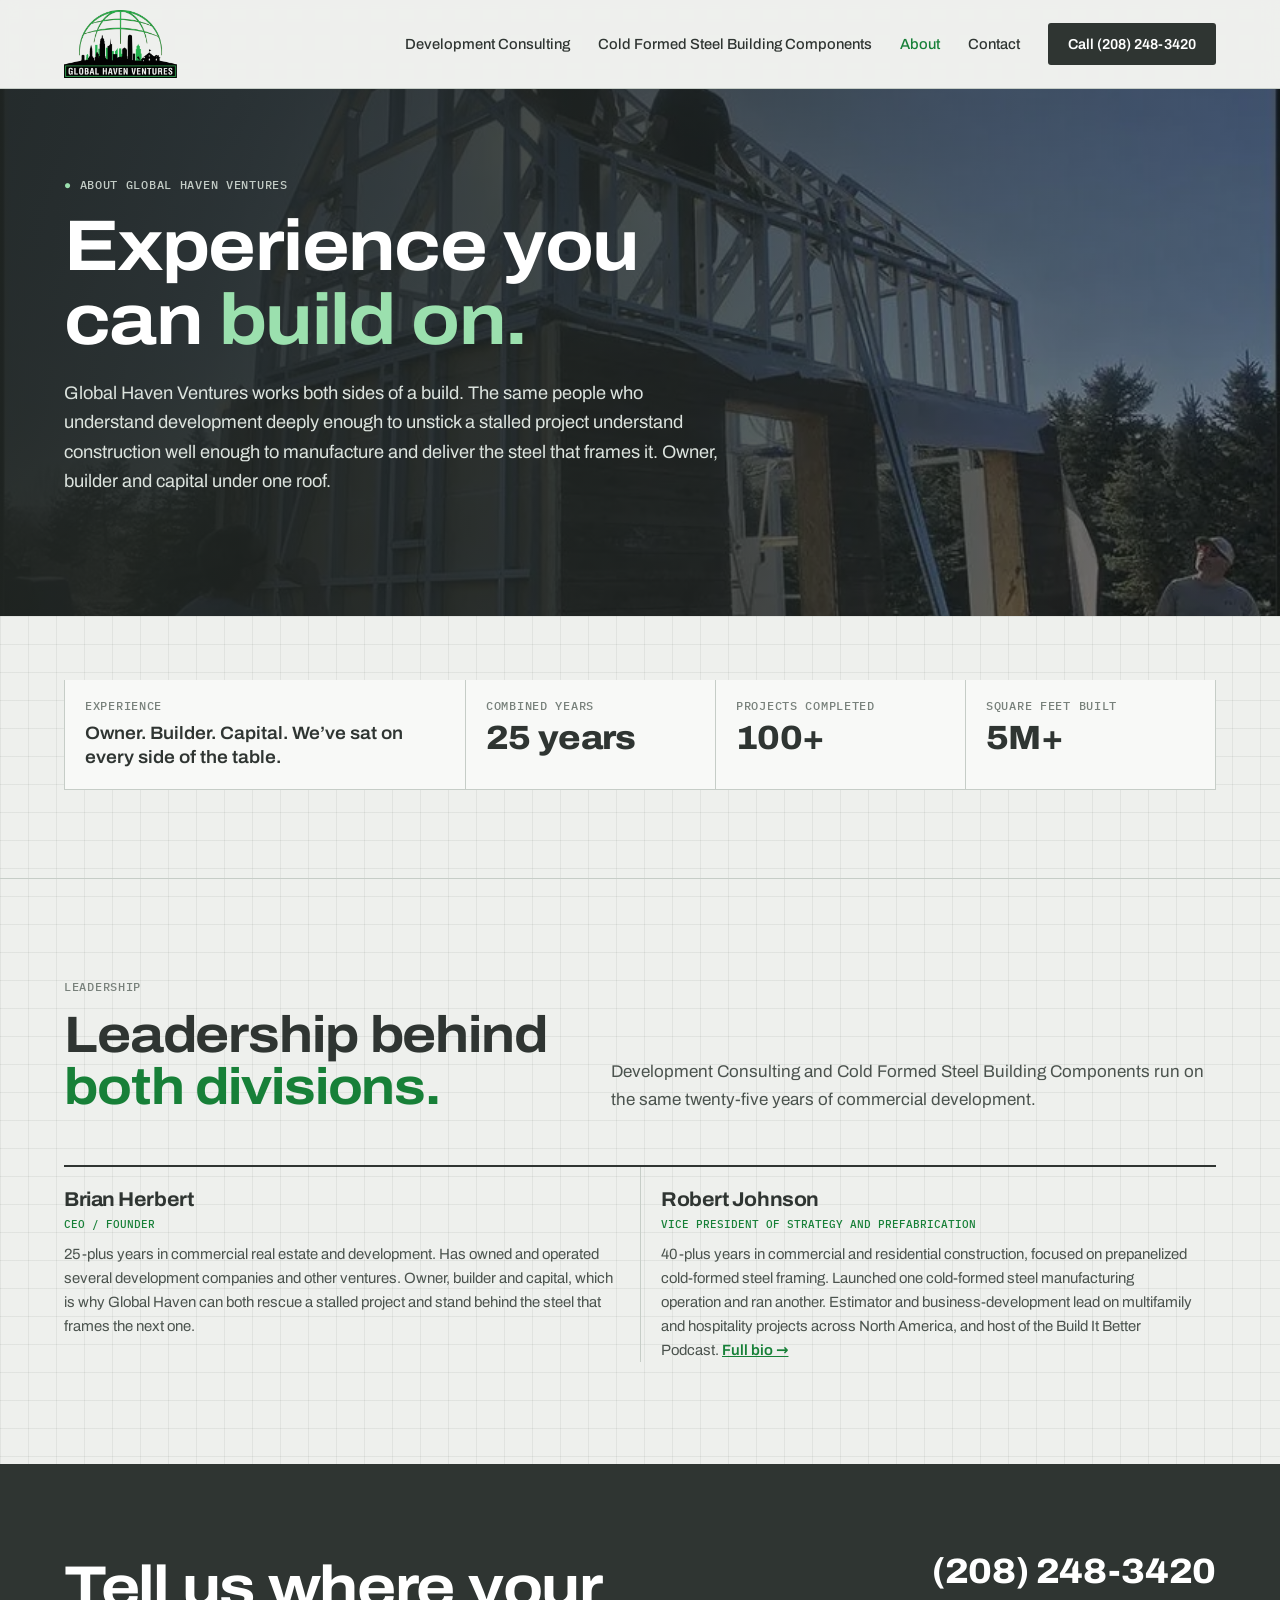
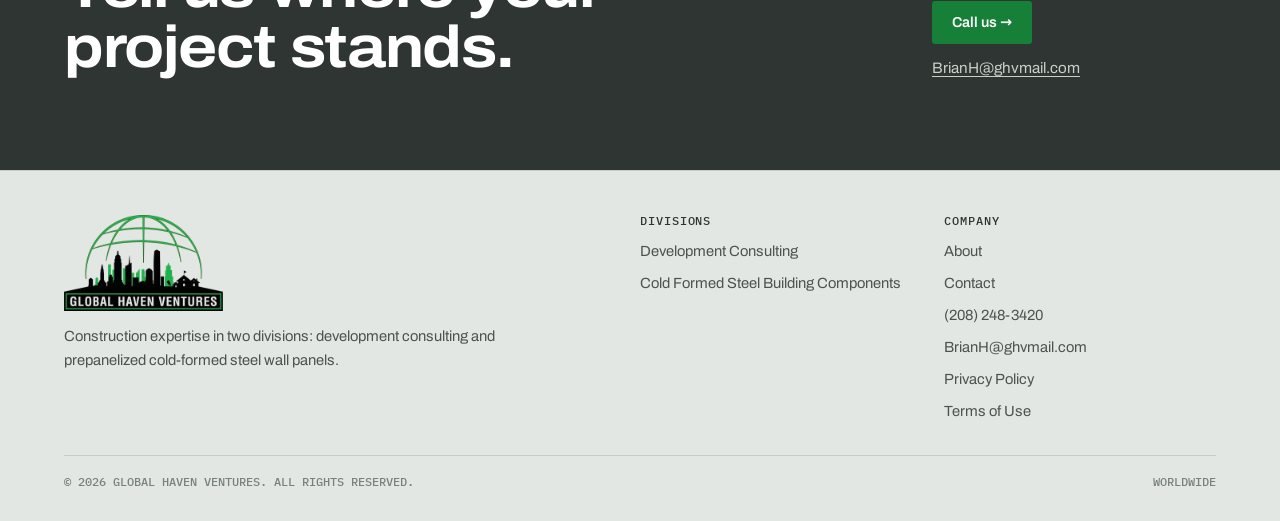
==== about.html @ 9d479d53 "Deploy globalhavenventures.com — 2026-10-20T17:52Z" ====
<!DOCTYPE html>
<html lang="en">
<head>
<meta charset="utf-8" />
<meta name="viewport" content="width=device-width, initial-scale=1" />
<title>About | Global Haven Ventures</title>
<meta name="description" content="Global Haven Ventures works both sides of a build: owner, builder and capital under one roof, led by founder Brian Herbert." />
<link rel="canonical" href="https://globalhavenventures.com/about" />
<meta property="og:type" content="website" />
<meta property="og:site_name" content="Global Haven Ventures" />
<meta property="og:title" content="About | Global Haven Ventures" />
<meta property="og:description" content="Global Haven Ventures works both sides of a build: owner, builder and capital under one roof, led by founder Brian Herbert." />
<meta property="og:url" content="https://globalhavenventures.com/about" />
<meta property="og:image" content="https://globalhavenventures.com/assets/panel-crane-set.webp" />
<meta name="twitter:card" content="summary_large_image" />
<meta name="theme-color" content="#2F3532" />
<link rel="icon" type="image/png" sizes="32x32" href="/assets/favicon-32.png" />
<link rel="apple-touch-icon" href="/assets/apple-touch-icon.png" />
<link rel="stylesheet" href="/ghv.css" />
<link rel="preload" href="/assets/archivo-latin-wdth-normal.woff2" as="font" type="font/woff2" crossorigin />
<link rel="preload" href="/assets/g1-crew.webp" as="image" />
</head>
<body>
<header><div class="wrap">
  <a class="mark" href="/" aria-label="Global Haven Ventures home"><img src="/assets/ghv-logo.webp" alt="Global Haven Ventures" width="398" height="240"></a>
  <nav aria-label="Main"><a href="/consulting">Development Consulting</a><a href="/steel">Cold Formed Steel Building Components</a><a href="/about" aria-current=page>About</a><a href="/contact">Contact</a><a class="btn" href="tel:+12082483420">Call (208) 248-3420</a>
    <details class="menu"><summary aria-label="Menu">Menu</summary><div class="menu-panel"><a href="/consulting">Development Consulting</a><a href="/steel">Cold Formed Steel Building Components</a><a href="/about">About</a><a href="/contact">Contact</a><a href="tel:+12082483420">Call (208) 248-3420</a></div></details>
  </nav>
</div></header>
<main>
<section class="hero photo-hero page-hero"><img class="hero-bg" src="/assets/g1-crew.webp" alt="Global Haven crew standing up a steel frame on site" width="860" height="642"><div class="wrap">
  <div class="tag"><b>●</b> About Global Haven Ventures</div>
  <h1 style="margin-top:20px">Experience you can <span>build on.</span></h1>
  <p class="lead">Global Haven Ventures works both sides of a build. The same people who understand development deeply enough to unstick a stalled project understand construction well enough to manufacture and deliver the steel that frames it. Owner, builder and capital under one roof.</p>
</div></section>

<section class="band"><div class="wrap">
  <div class="cred">
    <div><span class="tag">Experience</span><p>Owner. Builder. Capital. We’ve sat on every side of the table.</p></div>
    <div><span class="tag">Combined years</span><span class="stat">25 years</span></div>
    <div><span class="tag">Projects completed</span><span class="stat">100+</span></div>
    <div><span class="tag">Square feet built</span><span class="stat">5M+</span></div>
  </div>
</div></section>

<section class="sec" id="team"><div class="wrap">
  <div class="head">
    <div><div class="tag">Leadership</div><h2>Leadership behind <span>both divisions.</span></h2></div>
    <p>Development Consulting and Cold Formed Steel Building Components run on the same twenty-five years of commercial development.</p>
  </div>
  <div class="people duo">
    <div><h3>Brian Herbert</h3><span class="role">CEO / Founder</span><p>25-plus years in commercial real estate and development. Has owned and operated several development companies and other ventures. Owner, builder and capital, which is why Global Haven can both rescue a stalled project and stand behind the steel that frames the next one.</p></div>
    <div><h3>Robert Johnson</h3><span class="role">Vice President of Strategy and Prefabrication</span><p>40-plus years in commercial and residential construction, focused on prepanelized cold-formed steel framing. Launched one cold-formed steel manufacturing operation and ran another. Estimator and business-development lead on multifamily and hospitality projects across North America, and host of the Build It Better Podcast. <a class="more" href="/robert-johnson">Full bio →</a></p></div>
  </div>
</div></section>

<section class="close" id="contact"><div class="wrap">
  <h2>Tell us where your project stands.</h2>
  <div class="side"><a class="phone" href="tel:+12082483420">(208) 248-3420</a><a class="btn green" href="tel:+12082483420">Call us →</a><a class="close-email" href="mailto:BrianH@ghvmail.com">BrianH@ghvmail.com</a></div>
</div></section>
</main>
<footer><div class="wrap">
  <div class="grid">
    <div><img class="foot-logo" src="/assets/ghv-logo.webp" alt="Global Haven Ventures" width="398" height="240" loading="lazy"><p style="margin:14px 0 0;max-width:30em">Construction expertise in two divisions: development consulting and prepanelized cold-formed steel wall panels.</p></div>
    <div><h4>Divisions</h4><a href="/consulting">Development Consulting</a><a href="/steel">Cold Formed Steel Building Components</a></div>
    <div><h4>Company</h4><a href="/about">About</a><a href="/contact">Contact</a><a href="tel:+12082483420">(208) 248-3420</a><a href="mailto:BrianH@ghvmail.com">BrianH@ghvmail.com</a><a href="/privacy-policy.html">Privacy Policy</a><a href="/terms.html">Terms of Use</a></div>
  </div>
  <div class="legal"><span>© 2026 Global Haven Ventures. All rights reserved.</span><span>Worldwide</span></div>
</div></footer>
</body>
</html>
---- ghv.css ----
/* Global Haven Ventures — fix13.com staging. Self-hosted fonts (no third-party requests). */
@font-face{font-family:"Archivo";font-style:normal;font-weight:100 900;font-stretch:62% 125%;font-display:swap;src:url(/assets/archivo-latin-wdth-normal.woff2) format("woff2-variations"),url(/assets/archivo-latin-wdth-normal.woff2) format("woff2")}
@font-face{font-family:"IBM Plex Mono";font-weight:400;font-display:swap;src:url(/assets/ibm-plex-mono-latin-400-normal.woff2) format("woff2")}
@font-face{font-family:"IBM Plex Mono";font-weight:500;font-display:swap;src:url(/assets/ibm-plex-mono-latin-500-normal.woff2) format("woff2")}
:root{
  --sheet:#EEF0ED; --sheet-2:#E3E7E3; --card:#F8F9F7; --grid:rgba(53,59,55,.07);
  --line:#C6CDC7; --ink:#2F3532; --text:#4B534E; --soft:#78817B;
  --green:#23B14D; --green-ink:#178038; --green-wash:#DDEFE2;
  --tbd:#8A5A0B; --tbd-bg:#FFF6E3; --tbd-line:#D9A441;
  --display:"Archivo",system-ui,-apple-system,"Segoe UI",sans-serif;
  --mono:"IBM Plex Mono",ui-monospace,"SFMono-Regular",Menlo,monospace;
  color-scheme:light;
}
*{box-sizing:border-box}
body{margin:0;background:var(--sheet);color:var(--text);font:400 17px/1.62 var(--display);font-stretch:100%;-webkit-font-smoothing:antialiased;
  background-image:linear-gradient(var(--grid) 1px,transparent 1px),linear-gradient(90deg,var(--grid) 1px,transparent 1px);background-size:28px 28px}
img{max-width:100%;height:auto;display:block}
a{color:inherit}
.wrap{max-width:1240px;margin:0 auto;padding-inline:clamp(16px,4vw,44px)}
h1,h2,h3{font-family:var(--display);font-stretch:112%;color:var(--ink);font-weight:700;margin:0;letter-spacing:-.022em;line-height:1.02;text-wrap:balance}
.tag{font:500 .74rem/1 var(--mono);letter-spacing:.06em;text-transform:uppercase;color:var(--soft)}
.tag b{color:var(--green-ink);font-weight:500}

header{position:sticky;top:env(safe-area-inset-top,0px);z-index:10;background:rgba(238,240,237,.94);backdrop-filter:blur(8px);border-bottom:1px solid var(--line)}
header .wrap{display:flex;align-items:center;justify-content:space-between;height:72px;gap:20px}
.mark{display:flex;align-items:center;gap:12px;text-decoration:none}
.mark svg{width:32px;height:32px}
.mark b{font:700 1.08rem/1 var(--display);font-stretch:118%;color:var(--ink);letter-spacing:-.01em}
.mark b small{display:block;font:500 .62rem/1 var(--mono);letter-spacing:.2em;color:var(--green-ink);margin-top:5px;text-transform:uppercase}
nav{display:flex;align-items:center;gap:28px}
nav a{font:500 .92rem/1 var(--display);color:var(--ink);text-decoration:none}
nav a:hover{color:var(--green-ink)}
.btn{display:inline-flex;align-items:center;gap:10px;font:600 .9rem/1 var(--display);text-decoration:none;padding:14px 20px;border-radius:3px;background:var(--ink);color:#fff;transition:background .15s}
.btn:hover{background:var(--green-ink)}
.btn.green{background:var(--green-ink)}
.btn.green:hover{background:#106B2D}

/* hero */
.hero{padding-block:clamp(48px,6vw,80px) clamp(40px,5vw,64px)}
.hero .grid{display:grid;grid-template-columns:.95fr 1.05fr;gap:clamp(24px,4vw,56px);align-items:center}
.hero h1{font-size:clamp(2.7rem,5.8vw,5rem);margin:20px 0 0}
.hero h1 span{color:var(--green-ink)}
.hero p{font-size:1.14rem;max-width:32em;margin:24px 0 32px}
.hero .ctas{display:flex;gap:12px;flex-wrap:wrap}
.drawing{background:var(--card);border:1px solid var(--line);position:relative}
.axo{width:100%;height:auto;display:block;padding:14px}
.axo .back{stroke:#AEB6AF;stroke-width:1;stroke-dasharray:3 3}
.axo .stud{fill:#D9DED9;stroke:#59625C;stroke-width:1}
.axo .stud-side{fill:#C4CBC5;stroke:#59625C;stroke-width:.8}
.axo .track{fill:#CDD3CE;stroke:#59625C;stroke-width:1}
.axo .track-top{fill:#E6EAE6;stroke:#59625C;stroke-width:.8}
.axo .insul{fill:#F3E7C8;stroke:none}
.axo .hatch{stroke:#D4BE85;stroke-width:1}
.axo .conduit{stroke:#23B14D;stroke-width:3;stroke-linecap:round}
.axo .pipe{stroke:#3F7FB3;stroke-width:3;stroke-linecap:round}
.axo .sheath{fill:rgba(35,177,77,.16);stroke:#178038;stroke-width:1.2}
.axo .sheath-line{stroke:rgba(23,128,56,.35);stroke-width:1}
.axo .lead{fill:none;stroke:#2F3532;stroke-width:.9}
.axo .dot{fill:#2F3532}
.axo .lbl{font:500 11px var(--mono);fill:#2F3532;letter-spacing:.04em}
.titleblock{display:grid;grid-template-columns:1.4fr 1fr 1fr;border-top:1px solid var(--line)}
.titleblock div{padding:10px 14px;font:500 .7rem/1.35 var(--mono);color:var(--soft);text-transform:uppercase;letter-spacing:.04em}
.titleblock div+div{border-left:1px solid var(--line)}
.titleblock b{display:block;color:var(--ink);font-weight:500;margin-top:3px}

/* fork */
.fork{display:grid;grid-template-columns:1fr 1fr;gap:16px;margin-top:clamp(40px,5vw,64px)}
.fork a{display:grid;grid-template-columns:auto 1fr auto;gap:18px;align-items:start;background:var(--card);border:1px solid var(--line);padding:24px 24px;text-decoration:none;transition:border-color .15s,transform .15s}
.fork a:hover{border-color:var(--green);transform:translateY(-2px)}
.fork .no{font:500 .78rem/1 var(--mono);color:var(--green-ink);border:1px solid var(--green);padding:6px 7px;border-radius:2px}
.fork h3{font-size:1.5rem;font-stretch:108%}
.fork p{margin:8px 0 0;font-size:.96rem;color:var(--soft)}
.fork .arr{font:500 1.3rem/1 var(--mono);color:var(--ink)}

/* section heads */
.sec{padding-block:clamp(64px,8vw,104px);border-top:1px solid var(--line)}
.sec .head{display:grid;grid-template-columns:.9fr 1.1fr;gap:clamp(24px,4vw,64px);align-items:end;margin-bottom:clamp(32px,4vw,52px)}
.sec h2{font-size:clamp(2.1rem,4vw,3.3rem);margin-top:16px}
.sec .head p{margin:0;max-width:36em}

/* process */
.process{display:grid;grid-template-columns:repeat(6,1fr);border-top:2px solid var(--ink);counter-reset:s}
.process li{list-style:none;padding:18px 16px 0 0;position:relative}
.process li:before{counter-increment:s;content:"0" counter(s);display:block;font:500 .78rem/1 var(--mono);color:var(--green-ink);margin-bottom:14px}
.process li:after{content:"";position:absolute;top:-6px;left:0;width:10px;height:10px;background:var(--sheet);border:2px solid var(--ink);border-radius:50%}
.process h3{font-size:1.15rem;font-stretch:105%;margin-bottom:8px}
.process p{font-size:.92rem;margin:0;color:var(--soft)}
ol.process{padding:0;margin:0}

/* spec table */
.table-wrap{overflow-x:auto;background:var(--card);border:1px solid var(--line)}
table{width:100%;border-collapse:collapse;min-width:640px}
th,td{text-align:left;padding:16px 18px;border-bottom:1px solid var(--line);vertical-align:top}
th{font:500 .72rem/1 var(--mono);letter-spacing:.06em;text-transform:uppercase;color:var(--soft);background:var(--sheet-2)}
td:first-child{font:600 1.04rem/1.3 var(--display);color:var(--ink);font-stretch:106%;white-space:nowrap}
tr:last-child td{border-bottom:0}
.fit{display:inline-block;font:500 .72rem/1 var(--mono);text-transform:uppercase;letter-spacing:.04em;padding:6px 8px;border-radius:2px;background:var(--green-wash);color:var(--green-ink);white-space:nowrap}
.fit.gray{background:var(--sheet-2);color:var(--soft)}

/* split */
.split{display:grid;grid-template-columns:1fr 1fr;gap:16px;align-items:start}
.panel{background:var(--card);border:1px solid var(--line);padding:clamp(24px,3vw,36px)}
.panel h3{font-size:1.6rem;margin:14px 0 12px}
.panel p{margin:0 0 16px}
.panel ul{list-style:none;padding:0;margin:0;border-top:1px solid var(--line)}
.panel li{display:flex;justify-content:space-between;gap:16px;padding:11px 0;border-bottom:1px solid var(--line);font-size:.95rem;color:var(--ink)}
.panel li span{font:500 .78rem/1.5 var(--mono);color:var(--soft);text-align:right}
.photo{margin:0;border:1px solid var(--line);background:var(--card)}
.photo img{width:100%;aspect-ratio:16/10;object-fit:cover;filter:saturate(.7)}
.photo figcaption{font:500 .7rem/1.4 var(--mono);color:var(--soft);text-transform:uppercase;padding:10px 14px;border-top:1px solid var(--line)}

.close{background:var(--ink);color:#C9D0CA;padding-block:clamp(56px,7vw,96px)}
.close .wrap{display:flex;justify-content:space-between;align-items:center;gap:28px;flex-wrap:wrap}
.close h2{color:#fff;font-size:clamp(2.2rem,4.6vw,3.8rem);max-width:12em}
.close .side{display:grid;gap:12px;justify-items:start}
footer{background:var(--sheet-2);padding-block:44px 30px;font-size:.92rem;border-top:1px solid var(--line)}
footer .grid{display:grid;grid-template-columns:2fr 1fr 1fr;gap:32px;padding-bottom:24px;border-bottom:1px solid var(--line)}
footer h4{font:500 .72rem/1 var(--mono);letter-spacing:.08em;text-transform:uppercase;color:var(--ink);margin:0 0 14px}
footer a{display:block;text-decoration:none;margin-bottom:8px}
footer a:hover{color:var(--green-ink)}
footer .legal{display:flex;justify-content:space-between;gap:16px;flex-wrap:wrap;padding-top:18px;font:500 .74rem/1.4 var(--mono);color:var(--soft);text-transform:uppercase}
a:focus-visible{outline:2px solid var(--green);outline-offset:3px}

@media (max-width:960px){
  nav a:not(.btn){display:none}
  .hero .grid,.sec .head,.split{grid-template-columns:1fr}
  .process{grid-template-columns:1fr 1fr 1fr;row-gap:28px}
  footer .grid{grid-template-columns:1fr 1fr}
}
@media (max-width:600px){
  .fork{grid-template-columns:1fr}
  .process{grid-template-columns:1fr 1fr}
  .titleblock{grid-template-columns:1fr}
  .titleblock div+div{border-left:0;border-top:1px solid var(--line)}
  footer .grid{grid-template-columns:1fr}
  nav .btn{padding:11px 14px;font-size:.82rem}
}
@media (prefers-reduced-motion:reduce){*{transition:none!important}}
/* v2 additions: brand-level hero with a division index; each division owns its own pitch. */
.btn.ghost{background:transparent;color:var(--ink);box-shadow:inset 0 0 0 1px var(--ink)}
.btn.ghost:hover{background:var(--ink);color:#fff}
.hero h1{max-width:13.5em}
.index{background:var(--card);border:1px solid var(--line)}
.index-head,.index-foot{display:flex;justify-content:space-between;font:500 .72rem/1 var(--mono);text-transform:uppercase;letter-spacing:.06em;color:var(--soft);padding:14px 20px;background:var(--sheet-2)}
.index-head{border-bottom:1px solid var(--line)}
.index-foot{border-top:1px solid var(--line);background:transparent}
.index a{display:grid;grid-template-columns:auto 1fr auto;gap:18px;align-items:start;padding:26px 20px;text-decoration:none;transition:background .15s}
.index a+a{border-top:1px solid var(--line)}
.index a:hover{background:var(--green-wash)}
.index .no{font:500 .78rem/1 var(--mono);color:var(--green-ink);border:1px solid var(--green);padding:6px 7px;border-radius:2px}
.index h3{font-size:1.55rem;font-stretch:110%}
.index p{margin:8px 0 0;font-size:.95rem;color:var(--soft)}
.index .arr{font:500 1.3rem/1 var(--mono);color:var(--ink)}
.band{padding-block:0 clamp(56px,7vw,88px)}
.wide{margin:0;border:1px solid var(--line);background:var(--card)}
.wide img{width:100%;aspect-ratio:21/8;object-fit:cover;object-position:50% 55%;filter:saturate(.7)}
.wide figcaption{display:flex;justify-content:space-between;gap:12px;font:500 .7rem/1.4 var(--mono);color:var(--soft);text-transform:uppercase;padding:10px 14px;border-top:1px solid var(--line)}
.cred{display:grid;grid-template-columns:1.6fr 1fr 1fr 1fr;border:1px solid var(--line);border-top:0;background:var(--card)}
.cred div{padding:20px;display:grid;gap:10px;align-content:start;justify-items:start}
.cred div+div{border-left:1px solid var(--line)}
.close .phone{font:800 clamp(1.6rem,3vw,2.2rem)/1 var(--display);font-stretch:108%;color:#fff;text-decoration:none;letter-spacing:-.01em}
.cred .stat{font:800 2.1rem/1 var(--display);font-stretch:108%;color:var(--ink);letter-spacing:-.02em}
.cred p{margin:0;font:600 1.12rem/1.3 var(--display);font-stretch:106%;color:var(--ink)}
.division .div-label{display:flex;align-items:center;gap:12px;font:500 .78rem/1 var(--mono);text-transform:uppercase;letter-spacing:.06em;color:var(--ink);margin-bottom:22px}
.division .div-label .no{color:#fff;background:var(--green-ink);padding:6px 8px;border-radius:2px}
.division .head{align-items:start}
.division h2{margin-top:0;font-size:clamp(2.3rem,4.6vw,3.8rem)}
.division h2 span,.sec h2 span{color:var(--green-ink)}
.cons-grid{display:grid;grid-template-columns:1fr 1.3fr;gap:16px;margin-bottom:28px}
.blockers{list-style:none;padding:0;margin:16px 0;display:flex;flex-wrap:wrap;gap:8px}
.blockers li{font:500 .9rem/1 var(--display);color:var(--ink);background:var(--sheet);border:1px solid var(--line);padding:10px 12px;border-radius:2px}
.terms{list-style:none;padding:0;margin:14px 0 16px;border-top:1px solid var(--line)}
.terms li{display:grid;grid-template-columns:200px 1fr;gap:16px;padding:14px 0;border-bottom:1px solid var(--line)}
.terms b{font:600 1.02rem/1.35 var(--display);color:var(--ink);font-stretch:106%}
.terms span{font-size:.95rem}
.small{font-size:.9rem;color:var(--soft);margin:0}
.division.steel{background:rgba(227,231,227,.55)}
.steel-grid{display:grid;grid-template-columns:1.15fr .85fr;gap:16px;margin-bottom:clamp(40px,5vw,60px);align-items:stretch}
.payoff{background:var(--card);border:1px solid var(--line);padding:clamp(22px,3vw,32px);display:flex;flex-direction:column;gap:4px}
.pay{padding:16px 0;border-bottom:1px solid var(--line)}
.pay h3{font-size:1.2rem;font-stretch:106%;margin-bottom:6px}
.pay p{margin:0;font-size:.95rem}
.payoff .small{margin-top:14px}
.division .process{margin-bottom:clamp(40px,5vw,56px)}
.division .table-wrap{margin-bottom:28px}
.people{display:grid;grid-template-columns:repeat(4,1fr);border-top:2px solid var(--ink)}
.people div{padding:22px 20px 0 0}
.people div+div{padding-left:20px;border-left:1px solid var(--line)}
.people h3{font-size:1.25rem;font-stretch:106%}
.people .role{display:block;font:500 .7rem/1.3 var(--mono);text-transform:uppercase;color:var(--green-ink);margin:8px 0 10px}
.people p{margin:0;font-size:.93rem}
@media (max-width:960px){
  .cred{grid-template-columns:1fr 1fr}
  .cred div:nth-child(3){border-left:0}
  .cred div:nth-child(n+3){border-top:1px solid var(--line)}
  .cons-grid,.steel-grid{grid-template-columns:1fr}
  .people{grid-template-columns:1fr 1fr}
  .people div,.people div+div{padding:20px 16px 20px 0;border-left:0;border-bottom:1px solid var(--line)}
  .wide img{aspect-ratio:16/9}
}
@media (max-width:600px){
  .cred{grid-template-columns:1fr}
  .cred div+div{border-left:0;border-top:1px solid var(--line)}
  .terms li{grid-template-columns:1fr;gap:4px}
  .people{grid-template-columns:1fr}
}

.photos{display:grid;grid-template-columns:1fr 1fr 1.5fr;gap:16px;margin-bottom:clamp(40px,5vw,60px)}
.photos figure{margin:0;border:1px solid var(--line);background:var(--card);display:flex;flex-direction:column}
.photos img{width:100%;height:440px;object-fit:cover}
.photos figcaption{display:flex;justify-content:space-between;gap:10px;font:500 .68rem/1.4 var(--mono);color:var(--soft);text-transform:uppercase;padding:10px 12px;border-top:1px solid var(--line)}
.wide img{object-position:50% 45%}
@media (max-width:960px){.photos{grid-template-columns:1fr 1fr}.photos figure:last-child{grid-column:1/-1}.photos img{height:360px}}
@media (max-width:600px){.photos{grid-template-columns:1fr}.photos img{height:300px}}
.panel .blockers li{display:inline-block;padding:10px 12px;border:1px solid var(--line);border-radius:2px;background:var(--sheet)}
.panel .blockers{border-top:0}
.panel .terms li{display:grid;grid-template-columns:200px 1fr;gap:16px;justify-content:initial}
.panel .terms li span{font:400 .95rem/1.5 var(--display);color:var(--text);text-align:left}
@media (max-width:600px){.panel .terms li{grid-template-columns:1fr;gap:4px}}
.people.solo{grid-template-columns:minmax(0,46em)}
.people.solo div{padding-right:0}

/* v3 hero: copy #6 on a job-site photo */
.photo-hero{position:relative;overflow:hidden;background:#2C312E;padding-block:clamp(64px,8vw,112px)}
.photo-hero .hero-bg{position:absolute;inset:0;width:100%;height:100%;object-fit:cover;object-position:62% 45%}
.photo-hero:before{content:"";position:absolute;inset:0;z-index:1;background:linear-gradient(90deg,rgba(32,37,34,.93) 0%,rgba(32,37,34,.82) 45%,rgba(32,37,34,.45) 100%)}
.photo-hero .wrap{position:relative;z-index:2}
.photo-hero .tag{color:#C3CCC6}
.photo-hero .tag b{color:#9BE0AE}
.photo-hero h1{color:#fff;font-size:clamp(3rem,6.6vw,5.6rem)}
.photo-hero h1 span{color:#9BE0AE}
.photo-hero .grid > div > p{color:#DCE3DE}
.photo-hero .index p{color:var(--soft)}
.photo-hero .ctas .btn.ghost.light{color:#fff;background:transparent;box-shadow:inset 0 0 0 1px #fff}
.photo-hero .ctas .btn.ghost.light:hover{background:#fff;color:var(--ink)}
.photo-hero .index{box-shadow:0 24px 50px -28px rgba(0,0,0,.6)}
.band{padding-top:clamp(40px,5vw,64px)}

/* Divisions card: frosted glass (option A) */
.photo-hero .index{background:rgba(30,35,32,.45);-webkit-backdrop-filter:blur(10px) saturate(1.1);backdrop-filter:blur(10px) saturate(1.1);border:1px solid rgba(255,255,255,.22);border-radius:6px;overflow:hidden;box-shadow:none}
.photo-hero .index-head{background:transparent;color:#C3CCC6;border-bottom:1px solid rgba(255,255,255,.16)}
.photo-hero .index-foot{background:transparent;color:#AEB8B1;border-top:1px solid rgba(255,255,255,.16)}
.photo-hero .index a+a{border-top:1px solid rgba(255,255,255,.16)}
.photo-hero .index a:hover{background:rgba(255,255,255,.08)}
.photo-hero .index h3{color:#fff}
.photo-hero .index p{color:#C9D2CC}
.photo-hero .index .no{color:#9BE0AE;border-color:rgba(155,224,174,.6)}
.photo-hero .index .arr{color:#fff}

/* site shell: mobile menu, current page, compact page heroes, contact, legal docs */
.menu{display:none;position:relative}
.menu summary{list-style:none;cursor:pointer;font:500 .8rem/1 var(--mono);text-transform:uppercase;letter-spacing:.06em;color:var(--ink);border:1px solid var(--line);padding:10px 12px;border-radius:3px;background:var(--card)}
.menu summary::-webkit-details-marker{display:none}
.menu-panel{position:absolute;right:0;top:calc(100% + 8px);background:var(--card);border:1px solid var(--line);min-width:230px;box-shadow:0 18px 40px -20px rgba(0,0,0,.35)}
.menu-panel a{display:block;padding:14px 16px;text-decoration:none;color:var(--ink);font-weight:500}
.menu-panel a+a{border-top:1px solid var(--line)}
nav a[aria-current=page]{color:var(--green-ink)}
.page-hero{padding-block:clamp(56px,7vw,96px)}
.page-hero h1{font-size:clamp(2.6rem,5.6vw,4.6rem);max-width:14em}
.page-hero .lead{color:#DCE3DE;font-size:1.14rem;max-width:36em;margin:22px 0 30px}
.page-hero .div-label{display:flex;align-items:center;gap:12px;font:500 .78rem/1 var(--mono);text-transform:uppercase;letter-spacing:.06em;color:#C3CCC6;margin-bottom:20px}
.page-hero .div-label .no{color:#fff;background:var(--green-ink);padding:6px 8px;border-radius:2px}
.sec.first{border-top:0}
.reach{display:grid;grid-template-columns:1.1fr .9fr;gap:16px;margin-bottom:16px}
.reach .phone-big{display:block;font:800 clamp(2rem,5vw,3.4rem)/1 var(--display);font-stretch:108%;color:var(--ink);text-decoration:none;letter-spacing:-.02em;margin:16px 0 18px}
.reach .phone-big:hover{color:var(--green-ink)}
.cards3{display:grid;grid-template-columns:repeat(3,1fr);gap:16px}
.cards3 .panel h3{font-size:1.35rem;margin:12px 0 8px}
.doc{max-width:48em}
.doc h1{font-size:clamp(2.2rem,4vw,3rem);margin:14px 0 8px}
.doc h2{font-size:1.4rem;font-stretch:106%;margin:34px 0 10px}
.doc p{margin:0 0 14px}
.doc .small{margin-bottom:24px}
@media (max-width:960px){
  .menu{display:block}
  .reach,.cards3{grid-template-columns:1fr}
}
@media (max-width:600px){nav .btn{display:none}}
header .wrap{height:88px}
.people.duo{grid-template-columns:1fr 1fr}
.people .more{color:var(--green-ink);font-weight:600;white-space:nowrap}
.bio{display:grid;grid-template-columns:240px 1fr;gap:clamp(24px,4vw,56px);align-items:start}
.bio img{width:100%;border:1px solid var(--line);background:var(--card)}
.bio .doc p{margin:0 0 16px}
@media (max-width:760px){.bio{grid-template-columns:1fr}.bio img{max-width:220px}.people.duo{grid-template-columns:1fr}}
.mark img{height:68px;width:auto;display:block}
.foot-logo{height:96px;width:auto}
@media (max-width:600px){header .wrap{height:76px}.mark img{height:58px}}
.stats4{grid-template-columns:repeat(4,1fr);border-top:1px solid var(--line)}
.stats4 .small{margin:0}
.supply{display:grid;grid-template-columns:repeat(3,1fr);gap:16px}
.supply figure{margin:0;background:var(--card);border:1px solid var(--line);display:flex;flex-direction:column}
.supply img{width:100%;aspect-ratio:4/3;object-fit:cover}
.supply figcaption{padding:20px 22px 24px}
.supply .no{font:500 .78rem/1 var(--mono);color:var(--green-ink);border:1px solid var(--green);padding:6px 7px;border-radius:2px}
.supply h3{font-size:1.4rem;margin:14px 0 8px}
.supply p{margin:0;font-size:.95rem}
.photo.tall{display:flex;flex-direction:column}
.photo.tall img{aspect-ratio:auto;flex:1;height:100%;min-height:320px}
table.vs td:first-child{white-space:normal}
table.vs td b{color:var(--green-ink);font-weight:600}
@media (max-width:960px){.stats4{grid-template-columns:1fr 1fr}.stats4 div:nth-child(3){border-left:0}.stats4 div:nth-child(n+3){border-top:1px solid var(--line)}.supply{grid-template-columns:1fr}}
@media (max-width:600px){.stats4{grid-template-columns:1fr}.stats4 div+div{border-left:0;border-top:1px solid var(--line)}}

/* globalhavenventures.com: email under the closing call button */
.close .close-email{color:#C9D0CA;font-size:.95rem;text-decoration:underline;text-underline-offset:3px}
.close .close-email:hover{color:#fff}
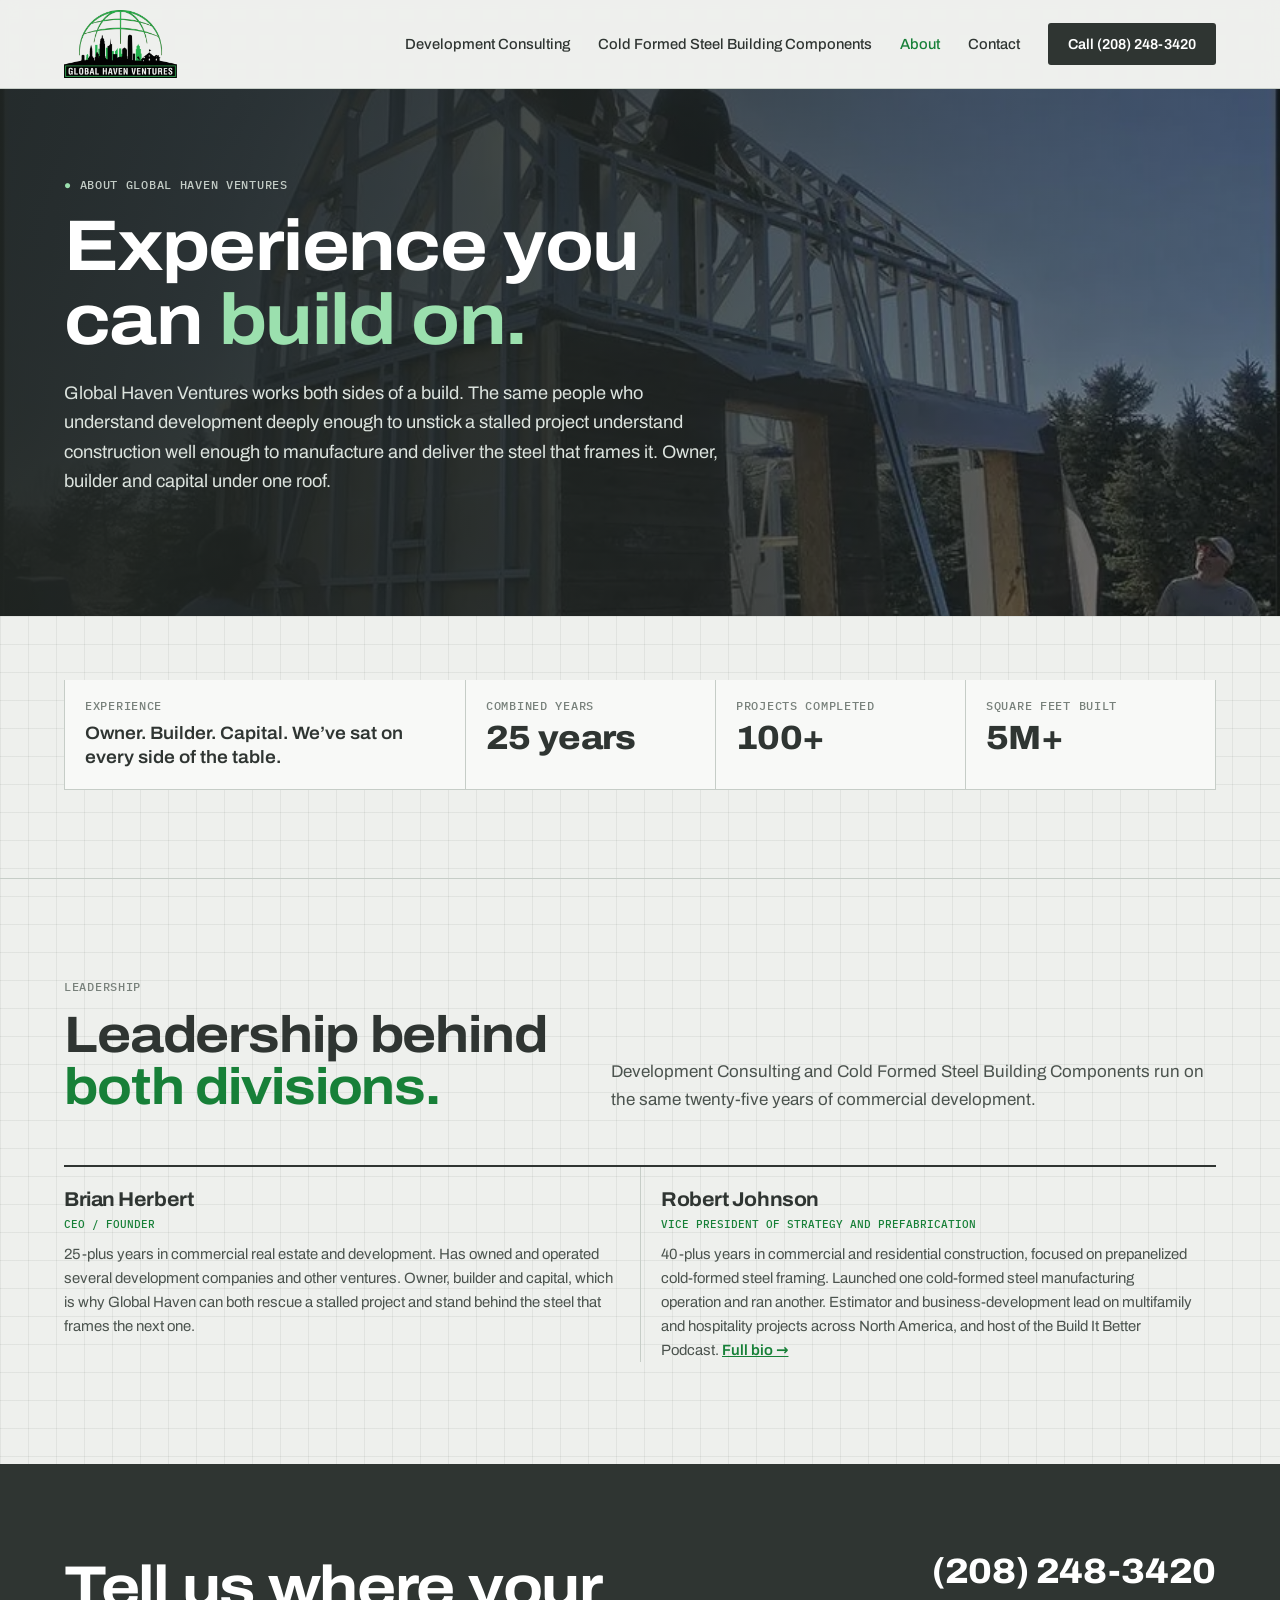
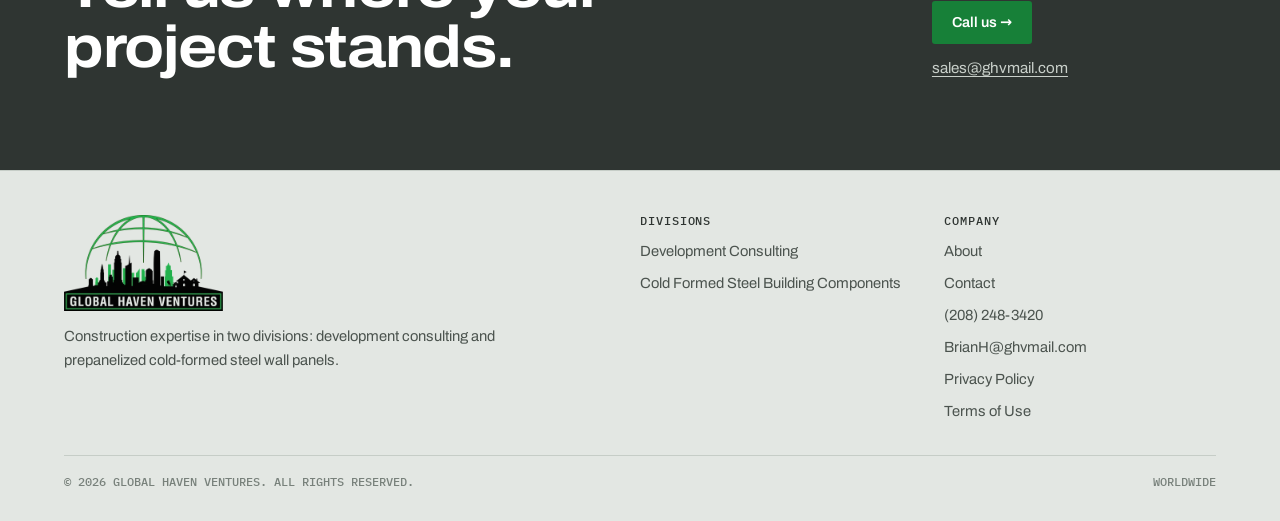
==== commit c19d040b: "Deploy globalhavenventures.com — 2026-10-27T23:43Z" ====
--- a/about.html
+++ b/about.html
@@ -56,7 +56,7 @@
 
 <section class="close" id="contact"><div class="wrap">
   <h2>Tell us where your project stands.</h2>
-  <div class="side"><a class="phone" href="tel:+12082483420">(208) 248-3420</a><a class="btn green" href="tel:+12082483420">Call us →</a><a class="close-email" href="mailto:BrianH@ghvmail.com">BrianH@ghvmail.com</a></div>
+  <div class="side"><a class="phone" href="tel:+12082483420">(208) 248-3420</a><a class="btn green" href="tel:+12082483420">Call us →</a><a class="close-email" href="mailto:sales@ghvmail.com">sales@ghvmail.com</a></div>
 </div></section>
 </main>
 <footer><div class="wrap">
